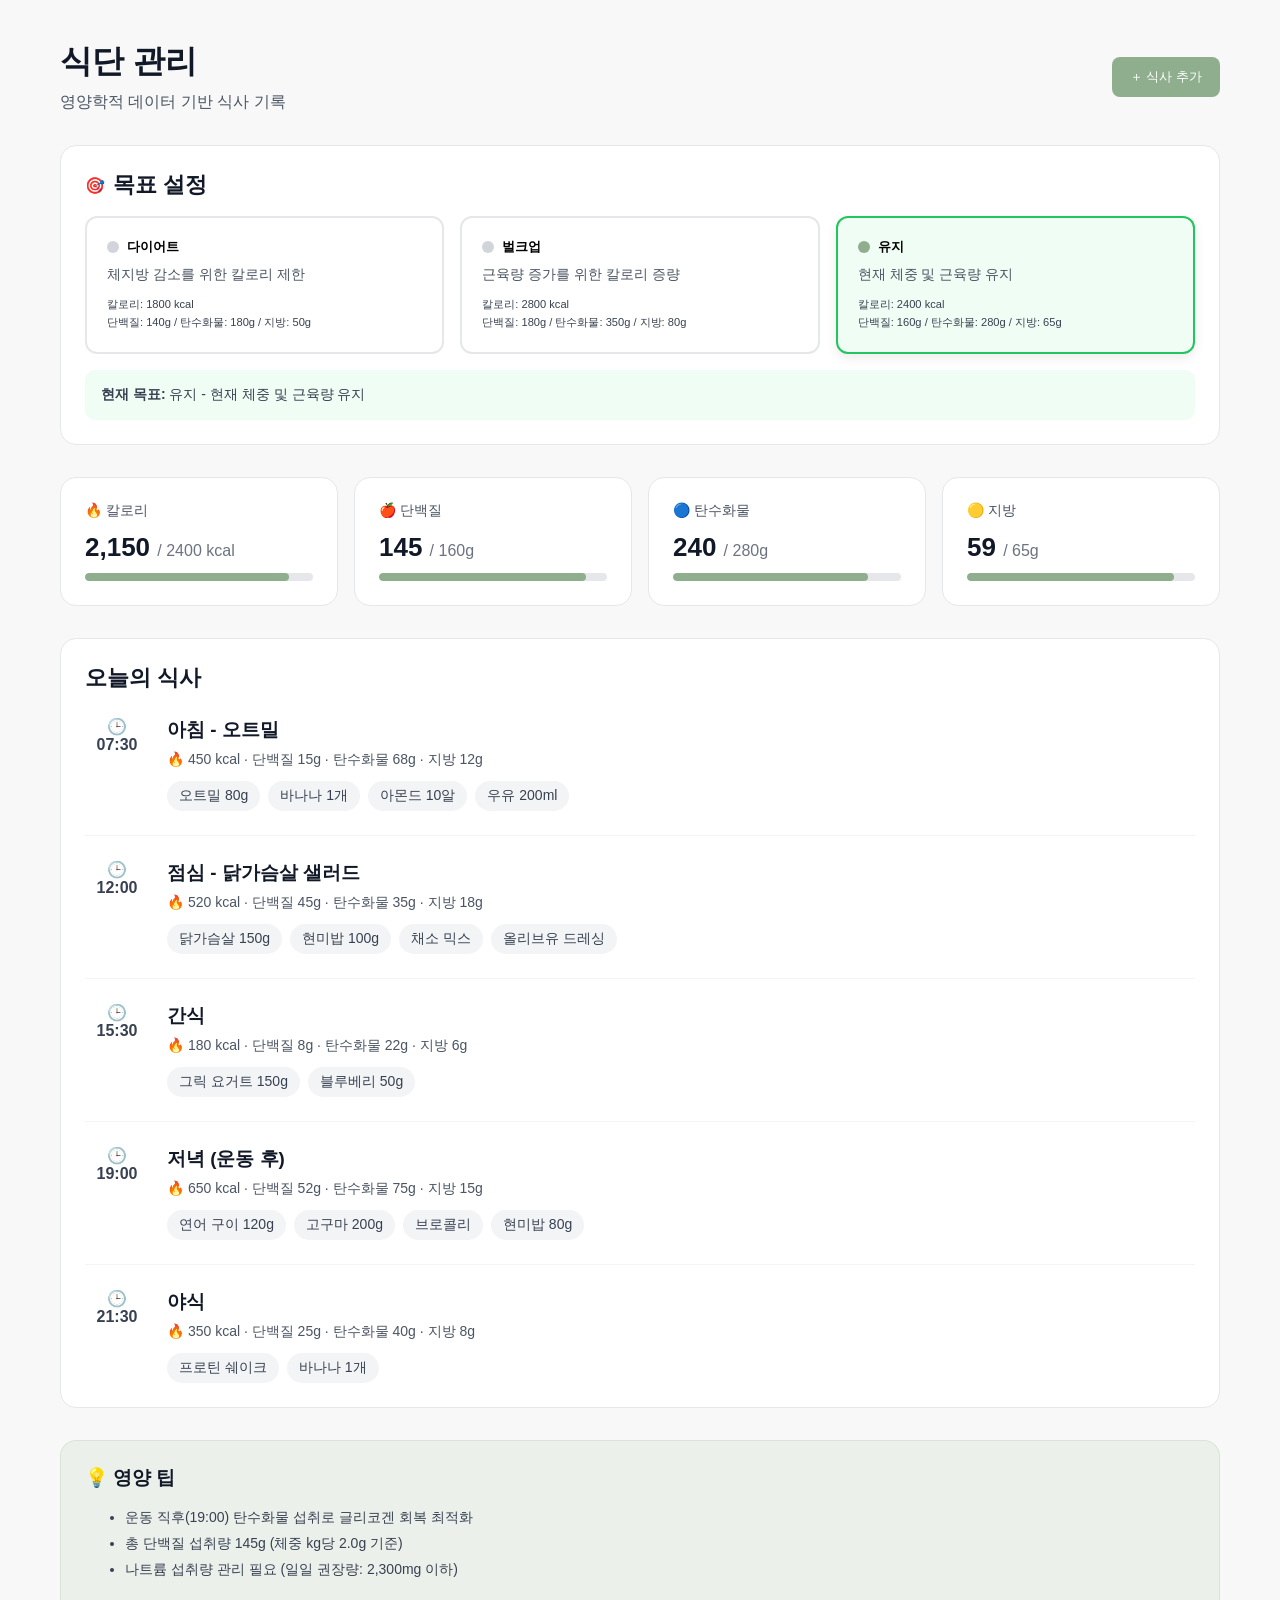
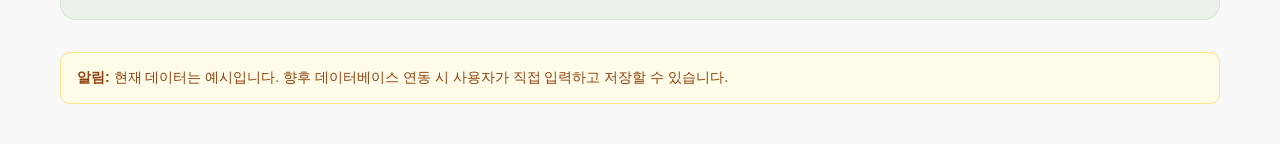
==== HealthService/html/diet.html @ 59bcb011 "first upload" ====
<!DOCTYPE html>
<html lang="ko">
<head>
  <meta charset="UTF-8" />
  <meta name="viewport" content="width=device-width, initial-scale=1.0" />
  <title>식단 관리</title>
  <link rel="stylesheet" href="../css/diet.css" />
</head>
<body>
  <main class="page">

    <header class="page-header row-between">
      <div>
        <h1>식단 관리</h1>
        <p>영양학적 데이터 기반 식사 기록</p>
      </div>
      <button class="primary-button">＋ 식사 추가</button>
    </header>

    <section class="card">
      <div class="section-title">
        <span>🎯</span>
        <h2>목표 설정</h2>
      </div>

      <div class="goal-grid">
        <button class="goal-card">
          <div class="goal-title"><span class="dot"></span><strong>다이어트</strong></div>
          <p>체지방 감소를 위한 칼로리 제한</p>
          <small>칼로리: 1800 kcal<br />단백질: 140g / 탄수화물: 180g / 지방: 50g</small>
        </button>

        <button class="goal-card">
          <div class="goal-title"><span class="dot"></span><strong>벌크업</strong></div>
          <p>근육량 증가를 위한 칼로리 증량</p>
          <small>칼로리: 2800 kcal<br />단백질: 180g / 탄수화물: 350g / 지방: 80g</small>
        </button>

        <button class="goal-card selected">
          <div class="goal-title"><span class="dot active"></span><strong>유지</strong></div>
          <p>현재 체중 및 근육량 유지</p>
          <small>칼로리: 2400 kcal<br />단백질: 160g / 탄수화물: 280g / 지방: 65g</small>
        </button>
      </div>

      <div class="current-goal">
        <strong>현재 목표:</strong> 유지 - 현재 체중 및 근육량 유지
      </div>
    </section>

    <section class="summary-grid">
      <div class="summary-card">
        <p>🔥 칼로리</p>
        <h3>2,150 <span>/ 2400 kcal</span></h3>
        <div class="progress"><div style="width: 89.5%"></div></div>
      </div>

      <div class="summary-card">
        <p>🍎 단백질</p>
        <h3>145 <span>/ 160g</span></h3>
        <div class="progress"><div style="width: 90.6%"></div></div>
      </div>

      <div class="summary-card">
        <p>🔵 탄수화물</p>
        <h3>240 <span>/ 280g</span></h3>
        <div class="progress"><div style="width: 85.7%"></div></div>
      </div>

      <div class="summary-card">
        <p>🟡 지방</p>
        <h3>59 <span>/ 65g</span></h3>
        <div class="progress"><div style="width: 90.7%"></div></div>
      </div>
    </section>

    <section class="card">
      <h2>오늘의 식사</h2>

      <div class="meal">
        <div class="meal-time">🕒<br />07:30</div>
        <div>
          <h3>아침 - 오트밀</h3>
          <p>🔥 450 kcal · 단백질 15g · 탄수화물 68g · 지방 12g</p>
          <div class="chips">
            <span>오트밀 80g</span><span>바나나 1개</span><span>아몬드 10알</span><span>우유 200ml</span>
          </div>
        </div>
      </div>

      <div class="meal">
        <div class="meal-time">🕒<br />12:00</div>
        <div>
          <h3>점심 - 닭가슴살 샐러드</h3>
          <p>🔥 520 kcal · 단백질 45g · 탄수화물 35g · 지방 18g</p>
          <div class="chips">
            <span>닭가슴살 150g</span><span>현미밥 100g</span><span>채소 믹스</span><span>올리브유 드레싱</span>
          </div>
        </div>
      </div>

      <div class="meal">
        <div class="meal-time">🕒<br />15:30</div>
        <div>
          <h3>간식</h3>
          <p>🔥 180 kcal · 단백질 8g · 탄수화물 22g · 지방 6g</p>
          <div class="chips">
            <span>그릭 요거트 150g</span><span>블루베리 50g</span>
          </div>
        </div>
      </div>

      <div class="meal">
        <div class="meal-time">🕒<br />19:00</div>
        <div>
          <h3>저녁 (운동 후)</h3>
          <p>🔥 650 kcal · 단백질 52g · 탄수화물 75g · 지방 15g</p>
          <div class="chips">
            <span>연어 구이 120g</span><span>고구마 200g</span><span>브로콜리</span><span>현미밥 80g</span>
          </div>
        </div>
      </div>

      <div class="meal last">
        <div class="meal-time">🕒<br />21:30</div>
        <div>
          <h3>야식</h3>
          <p>🔥 350 kcal · 단백질 25g · 탄수화물 40g · 지방 8g</p>
          <div class="chips">
            <span>프로틴 쉐이크</span><span>바나나 1개</span>
          </div>
        </div>
      </div>
    </section>

    <section class="tip-box">
      <h3>💡 영양 팁</h3>
      <ul>
        <li>운동 직후(19:00) 탄수화물 섭취로 글리코겐 회복 최적화</li>
        <li>총 단백질 섭취량 145g (체중 kg당 2.0g 기준)</li>
        <li>나트륨 섭취량 관리 필요 (일일 권장량: 2,300mg 이하)</li>
      </ul>
    </section>

    <section class="notice">
      <strong>알림:</strong> 현재 데이터는 예시입니다. 향후 데이터베이스 연동 시 사용자가 직접 입력하고 저장할 수 있습니다.
    </section>

  </main>
</body>
</html>
---- HealthService/css/diet.css ----
* {
  box-sizing: border-box;
}

body {
  margin: 0;
  background: #f7f8f7;
  color: #111827;
  font-family: Arial, sans-serif;
}

.page {
  max-width: 1200px;
  margin: 0 auto;
  padding: 40px 20px;
}

.page-header {
  margin-bottom: 32px;
}

.row-between {
  display: flex;
  align-items: center;
  justify-content: space-between;
  gap: 16px;
}

h1 {
  margin: 0 0 8px;
  font-size: 32px;
}

h2 {
  margin: 0 0 24px;
  font-size: 22px;
}

p {
  margin: 0;
  color: #4b5563;
}

.primary-button {
  border: none;
  background: #8fae8d;
  color: white;
  padding: 11px 18px;
  border-radius: 8px;
  cursor: pointer;
}

.primary-button:hover {
  background: #7a9a78;
}

.card {
  background: white;
  border: 1px solid #e5e7eb;
  border-radius: 16px;
  padding: 24px;
  margin-bottom: 32px;
}

.section-title {
  display: flex;
  align-items: center;
  gap: 8px;
  margin-bottom: 16px;
}

.section-title h2 {
  margin: 0;
}

.goal-grid {
  display: grid;
  grid-template-columns: repeat(3, 1fr);
  gap: 16px;
}

.goal-card {
  text-align: left;
  background: white;
  border: 2px solid #e5e7eb;
  border-radius: 12px;
  padding: 20px;
  cursor: pointer;
}

.goal-card.selected {
  background: #f0fdf4;
  border-color: #22c55e;
  box-shadow: 0 4px 12px rgba(0,0,0,0.08);
}

.goal-title {
  display: flex;
  align-items: center;
  gap: 8px;
  margin-bottom: 10px;
}

.dot {
  width: 12px;
  height: 12px;
  background: #d1d5db;
  border-radius: 50%;
}

.dot.active {
  background: #8fae8d;
}

.goal-card p {
  font-size: 14px;
  margin-bottom: 12px;
}

.goal-card small {
  color: #374151;
  line-height: 1.6;
}

.current-goal {
  background: #f0fdf4;
  margin-top: 16px;
  padding: 16px;
  border-radius: 10px;
  color: #374151;
  font-size: 14px;
}

.summary-grid {
  display: grid;
  grid-template-columns: repeat(4, 1fr);
  gap: 16px;
  margin-bottom: 32px;
}

.summary-card {
  background: white;
  border: 1px solid #e5e7eb;
  border-radius: 16px;
  padding: 24px;
}

.summary-card p {
  font-size: 14px;
  margin-bottom: 12px;
}

.summary-card h3 {
  font-size: 26px;
  margin: 0 0 10px;
}

.summary-card h3 span {
  color: #6b7280;
  font-size: 16px;
  font-weight: normal;
}

.progress {
  height: 8px;
  background: #e5e7eb;
  border-radius: 999px;
  overflow: hidden;
}

.progress div {
  height: 100%;
  background: #8fae8d;
  border-radius: 999px;
}

.meal {
  display: flex;
  gap: 18px;
  padding-bottom: 24px;
  margin-bottom: 24px;
  border-bottom: 1px solid #f3f4f6;
}

.meal.last {
  border-bottom: 0;
  margin-bottom: 0;
  padding-bottom: 0;
}

.meal-time {
  min-width: 64px;
  text-align: center;
  color: #374151;
  font-weight: bold;
}

.meal h3 {
  margin: 0 0 8px;
}

.meal p {
  margin-bottom: 12px;
  font-size: 14px;
}

.chips {
  display: flex;
  flex-wrap: wrap;
  gap: 8px;
}

.chips span {
  background: #f3f4f6;
  color: #374151;
  padding: 6px 12px;
  border-radius: 999px;
  font-size: 14px;
}

.tip-box {
  background: rgba(143,174,141,0.1);
  border: 1px solid rgba(143,174,141,0.2);
  border-radius: 16px;
  padding: 24px;
  margin-bottom: 32px;
}

.tip-box h3 {
  margin-top: 0;
}

.tip-box li {
  margin-bottom: 8px;
  color: #374151;
  font-size: 14px;
}

.notice {
  background: #fefce8;
  border: 1px solid #fde68a;
  color: #92400e;
  border-radius: 10px;
  padding: 16px;
  font-size: 14px;
}

@media (max-width: 900px) {
  .goal-grid,
  .summary-grid {
    grid-template-columns: 1fr 1fr;
  }

  .row-between {
    align-items: flex-start;
    flex-direction: column;
  }
}

@media (max-width: 600px) {
  .goal-grid,
  .summary-grid {
    grid-template-columns: 1fr;
  }

  .meal {
    flex-direction: column;
  }

  .meal-time {
    text-align: left;
  }
}
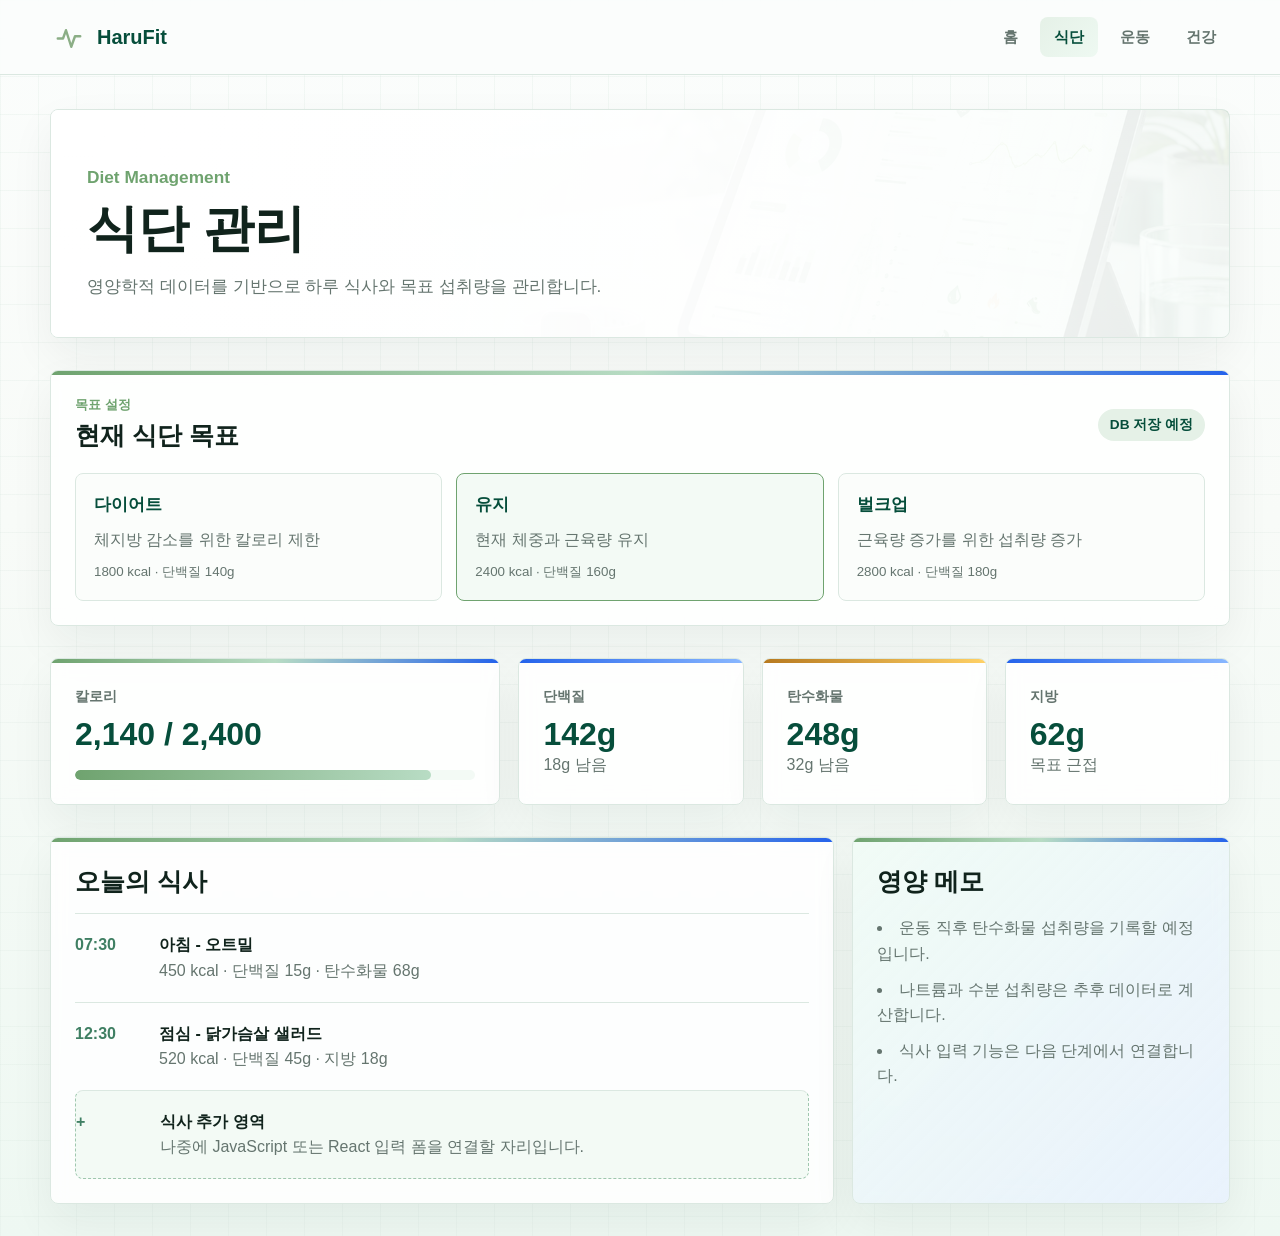
==== commit 05e335c4: "중간점검 5시" ====
--- a/HealthService/html/diet.html
+++ b/HealthService/html/diet.html
@@ -3,149 +3,111 @@
 <head>
   <meta charset="UTF-8" />
   <meta name="viewport" content="width=device-width, initial-scale=1.0" />
-  <title>식단 관리</title>
-  <link rel="stylesheet" href="../css/diet.css" />
+  <title>HaruFit | 식단 관리</title>
+  <link rel="stylesheet" href="../css/styles.css" />
 </head>
 <body>
-  <main class="page">
+  <header class="site-header">
+    <nav class="navbar" aria-label="주요 메뉴">
+      <a class="brand" href="index.html">
+        <span class="brand-mark" aria-hidden="true">
+          <svg viewBox="0 0 40 40" focusable="false">
+            <path d="M5 22h7l4-11 7 22 5-14h7" />
+          </svg>
+        </span>
+        HaruFit
+      </a>
+      <ul class="nav-links">
+        <li><a href="index.html">홈</a></li>
+        <li><a class="active" href="diet.html">식단</a></li>
+        <li><a href="exercise.html">운동</a></li>
+        <li><a href="health.html">건강</a></li>
+      </ul>
+    </nav>
+  </header>
 
-    <header class="page-header row-between">
-      <div>
-        <h1>식단 관리</h1>
-        <p>영양학적 데이터 기반 식사 기록</p>
+  <main>
+    <section class="page-title section">
+      <p class="eyebrow">Diet Management</p>
+      <h1>식단 관리</h1>
+      <p>영양학적 데이터를 기반으로 하루 식사와 목표 섭취량을 관리합니다.</p>
+    </section>
+
+    <section class="section content-card">
+      <div class="section-heading row-between">
+        <div>
+          <p class="eyebrow">목표 설정</p>
+          <h2>현재 식단 목표</h2>
+        </div>
+        <span class="future-pill">DB 저장 예정</span>
       </div>
-      <button class="primary-button">＋ 식사 추가</button>
-    </header>
-
-    <section class="card">
-      <div class="section-title">
-        <span>🎯</span>
-        <h2>목표 설정</h2>
-      </div>
-
-      <div class="goal-grid">
-        <button class="goal-card">
-          <div class="goal-title"><span class="dot"></span><strong>다이어트</strong></div>
+      <div class="choice-grid">
+        <article class="choice-card">
+          <strong>다이어트</strong>
           <p>체지방 감소를 위한 칼로리 제한</p>
-          <small>칼로리: 1800 kcal<br />단백질: 140g / 탄수화물: 180g / 지방: 50g</small>
-        </button>
-
-        <button class="goal-card">
-          <div class="goal-title"><span class="dot"></span><strong>벌크업</strong></div>
-          <p>근육량 증가를 위한 칼로리 증량</p>
-          <small>칼로리: 2800 kcal<br />단백질: 180g / 탄수화물: 350g / 지방: 80g</small>
-        </button>
-
-        <button class="goal-card selected">
-          <div class="goal-title"><span class="dot active"></span><strong>유지</strong></div>
-          <p>현재 체중 및 근육량 유지</p>
-          <small>칼로리: 2400 kcal<br />단백질: 160g / 탄수화물: 280g / 지방: 65g</small>
-        </button>
-      </div>
-
-      <div class="current-goal">
-        <strong>현재 목표:</strong> 유지 - 현재 체중 및 근육량 유지
+          <small>1800 kcal · 단백질 140g</small>
+        </article>
+        <article class="choice-card selected">
+          <strong>유지</strong>
+          <p>현재 체중과 근육량 유지</p>
+          <small>2400 kcal · 단백질 160g</small>
+        </article>
+        <article class="choice-card">
+          <strong>벌크업</strong>
+          <p>근육량 증가를 위한 섭취량 증가</p>
+          <small>2800 kcal · 단백질 180g</small>
+        </article>
       </div>
     </section>
 
-    <section class="summary-grid">
-      <div class="summary-card">
-        <p>🔥 칼로리</p>
-        <h3>2,150 <span>/ 2400 kcal</span></h3>
-        <div class="progress"><div style="width: 89.5%"></div></div>
-      </div>
-
-      <div class="summary-card">
-        <p>🍎 단백질</p>
-        <h3>145 <span>/ 160g</span></h3>
-        <div class="progress"><div style="width: 90.6%"></div></div>
-      </div>
-
-      <div class="summary-card">
-        <p>🔵 탄수화물</p>
-        <h3>240 <span>/ 280g</span></h3>
-        <div class="progress"><div style="width: 85.7%"></div></div>
-      </div>
-
-      <div class="summary-card">
-        <p>🟡 지방</p>
-        <h3>59 <span>/ 65g</span></h3>
-        <div class="progress"><div style="width: 90.7%"></div></div>
-      </div>
+    <section class="section dashboard-grid">
+      <article class="metric-card large-card">
+        <span>칼로리</span>
+        <strong>2,140 / 2,400</strong>
+        <div class="progress"><span style="width: 89%"></span></div>
+      </article>
+      <article class="metric-card">
+        <span>단백질</span>
+        <strong>142g</strong>
+        <p>18g 남음</p>
+      </article>
+      <article class="metric-card">
+        <span>탄수화물</span>
+        <strong>248g</strong>
+        <p>32g 남음</p>
+      </article>
+      <article class="metric-card">
+        <span>지방</span>
+        <strong>62g</strong>
+        <p>목표 근접</p>
+      </article>
     </section>
 
-    <section class="card">
-      <h2>오늘의 식사</h2>
-
-      <div class="meal">
-        <div class="meal-time">🕒<br />07:30</div>
-        <div>
-          <h3>아침 - 오트밀</h3>
-          <p>🔥 450 kcal · 단백질 15g · 탄수화물 68g · 지방 12g</p>
-          <div class="chips">
-            <span>오트밀 80g</span><span>바나나 1개</span><span>아몬드 10알</span><span>우유 200ml</span>
-          </div>
+    <section class="section two-column">
+      <article class="content-card">
+        <h2>오늘의 식사</h2>
+        <div class="list-item">
+          <span>07:30</span>
+          <div><strong>아침 - 오트밀</strong><p>450 kcal · 단백질 15g · 탄수화물 68g</p></div>
         </div>
-      </div>
-
-      <div class="meal">
-        <div class="meal-time">🕒<br />12:00</div>
-        <div>
-          <h3>점심 - 닭가슴살 샐러드</h3>
-          <p>🔥 520 kcal · 단백질 45g · 탄수화물 35g · 지방 18g</p>
-          <div class="chips">
-            <span>닭가슴살 150g</span><span>현미밥 100g</span><span>채소 믹스</span><span>올리브유 드레싱</span>
-          </div>
+        <div class="list-item">
+          <span>12:30</span>
+          <div><strong>점심 - 닭가슴살 샐러드</strong><p>520 kcal · 단백질 45g · 지방 18g</p></div>
         </div>
-      </div>
-
-      <div class="meal">
-        <div class="meal-time">🕒<br />15:30</div>
-        <div>
-          <h3>간식</h3>
-          <p>🔥 180 kcal · 단백질 8g · 탄수화물 22g · 지방 6g</p>
-          <div class="chips">
-            <span>그릭 요거트 150g</span><span>블루베리 50g</span>
-          </div>
+        <div class="list-item empty-slot">
+          <span>+</span>
+          <div><strong>식사 추가 영역</strong><p>나중에 JavaScript 또는 React 입력 폼을 연결할 자리입니다.</p></div>
         </div>
-      </div>
-
-      <div class="meal">
-        <div class="meal-time">🕒<br />19:00</div>
-        <div>
-          <h3>저녁 (운동 후)</h3>
-          <p>🔥 650 kcal · 단백질 52g · 탄수화물 75g · 지방 15g</p>
-          <div class="chips">
-            <span>연어 구이 120g</span><span>고구마 200g</span><span>브로콜리</span><span>현미밥 80g</span>
-          </div>
-        </div>
-      </div>
-
-      <div class="meal last">
-        <div class="meal-time">🕒<br />21:30</div>
-        <div>
-          <h3>야식</h3>
-          <p>🔥 350 kcal · 단백질 25g · 탄수화물 40g · 지방 8g</p>
-          <div class="chips">
-            <span>프로틴 쉐이크</span><span>바나나 1개</span>
-          </div>
-        </div>
-      </div>
+      </article>
+      <article class="content-card highlight-card">
+        <h2>영양 메모</h2>
+        <ul class="check-list">
+          <li>운동 직후 탄수화물 섭취량을 기록할 예정입니다.</li>
+          <li>나트륨과 수분 섭취량은 추후 데이터로 계산합니다.</li>
+          <li>식사 입력 기능은 다음 단계에서 연결합니다.</li>
+        </ul>
+      </article>
     </section>
-
-    <section class="tip-box">
-      <h3>💡 영양 팁</h3>
-      <ul>
-        <li>운동 직후(19:00) 탄수화물 섭취로 글리코겐 회복 최적화</li>
-        <li>총 단백질 섭취량 145g (체중 kg당 2.0g 기준)</li>
-        <li>나트륨 섭취량 관리 필요 (일일 권장량: 2,300mg 이하)</li>
-      </ul>
-    </section>
-
-    <section class="notice">
-      <strong>알림:</strong> 현재 데이터는 예시입니다. 향후 데이터베이스 연동 시 사용자가 직접 입력하고 저장할 수 있습니다.
-    </section>
-
   </main>
 </body>
-</html>+</html>
--- a/HealthService/css/styles.css
+++ b/HealthService/css/styles.css
@@ -0,0 +1,644 @@
+:root {
+  --green-900: #064e3b;
+  --green-800: #3f7f63;
+  --green-700: #6fa36f;
+  --green-100: #e5f1e7;
+  --green-50: #f3faf5;
+  --mint: #b8dcc4;
+  --blue-100: #e7f0ff;
+  --blue-700: #2563eb;
+  --amber-100: #fff4d7;
+  --amber-700: #b7791f;
+  --ink: #10231c;
+  --muted: #65756f;
+  --line: #dbe8e1;
+  --card: #ffffff;
+  --page: #f8fbf8;
+  --shadow: 0 18px 45px rgba(16, 35, 28, 0.06);
+  --shadow-strong: 0 24px 70px rgba(16, 35, 28, 0.1);
+}
+
+* {
+  box-sizing: border-box;
+  margin: 0;
+  padding: 0;
+}
+
+body {
+  min-height: 100vh;
+  background:
+    linear-gradient(90deg, rgba(219, 232, 225, 0.28) 1px, transparent 1px),
+    linear-gradient(180deg, rgba(219, 232, 225, 0.28) 1px, transparent 1px),
+    linear-gradient(180deg, #fbfdfc 0%, var(--page) 42%, #eef8f2 100%);
+  background-size: 38px 38px, 38px 38px, auto;
+  color: var(--ink);
+  font-family: "Noto Sans KR", "Apple SD Gothic Neo", "Malgun Gothic", Arial, sans-serif;
+  line-height: 1.6;
+}
+
+a {
+  color: inherit;
+  text-decoration: none;
+}
+
+ul {
+  list-style-position: inside;
+}
+
+.site-header {
+  position: sticky;
+  top: 0;
+  z-index: 10;
+  background: rgba(251, 253, 252, 0.88);
+  border-bottom: 1px solid var(--line);
+  backdrop-filter: blur(12px);
+}
+
+.navbar {
+  width: min(1180px, calc(100% - 32px));
+  margin: 0 auto;
+  min-height: 74px;
+  display: flex;
+  align-items: center;
+  justify-content: space-between;
+  gap: 24px;
+}
+
+.brand {
+  display: inline-flex;
+  align-items: center;
+  gap: 9px;
+  color: var(--green-900);
+  font-size: 1.25rem;
+  font-weight: 800;
+  white-space: nowrap;
+}
+
+.brand-mark {
+  width: 38px;
+  height: 30px;
+  display: inline-grid;
+  place-items: center;
+  color: #8bae86;
+}
+
+.brand-mark svg {
+  width: 100%;
+  height: 100%;
+}
+
+.brand-mark path {
+  fill: none;
+  stroke: currentColor;
+  stroke-width: 3.2;
+  stroke-linecap: round;
+  stroke-linejoin: round;
+}
+
+.nav-links {
+  display: flex;
+  align-items: center;
+  justify-content: flex-end;
+  flex-wrap: wrap;
+  gap: 8px;
+  list-style: none;
+}
+
+.nav-links a {
+  display: inline-flex;
+  align-items: center;
+  min-height: 40px;
+  padding: 0 14px;
+  border-radius: 8px;
+  color: var(--muted);
+  font-size: 0.95rem;
+  font-weight: 700;
+}
+
+.nav-links a:hover,
+.nav-links a.active {
+  background: linear-gradient(135deg, var(--green-100), #eef9f2);
+  color: var(--green-900);
+}
+
+main {
+  width: min(1180px, calc(100% - 32px));
+  margin: 0 auto;
+}
+
+.section {
+  margin: 32px 0;
+}
+
+.hero {
+  display: grid;
+  grid-template-columns: minmax(0, 1fr) 320px;
+  gap: 28px;
+  align-items: stretch;
+  padding: 56px 0 24px;
+}
+
+.hero-content {
+  position: relative;
+  overflow: hidden;
+  padding: 44px;
+  border-radius: 8px;
+  background:
+    linear-gradient(90deg, rgba(6, 78, 59, 0.98) 0%, rgba(6, 78, 59, 0.9) 42%, rgba(6, 78, 59, 0.52) 72%, rgba(6, 78, 59, 0.3) 100%),
+    url("../assets/healthcare-hero.png") center right / cover no-repeat;
+  color: white;
+  box-shadow: var(--shadow-strong);
+}
+
+.hero-content::before {
+  content: "";
+  position: absolute;
+  inset: 0;
+  background:
+    linear-gradient(90deg, rgba(255, 255, 255, 0.08) 1px, transparent 1px),
+    linear-gradient(180deg, rgba(255, 255, 255, 0.08) 1px, transparent 1px);
+  background-size: 36px 36px;
+  mask-image: linear-gradient(90deg, black 0%, transparent 72%);
+  pointer-events: none;
+}
+
+.hero-content > * {
+  position: relative;
+  z-index: 1;
+}
+
+.eyebrow {
+  color: var(--mint);
+  font-size: 0.8rem;
+  font-weight: 800;
+  letter-spacing: 0;
+}
+
+.hero h1,
+.page-title h1 {
+  max-width: 760px;
+  margin-top: 10px;
+  font-size: clamp(2.1rem, 4vw, 4.6rem);
+  line-height: 1.05;
+}
+
+.hero-text,
+.page-title p {
+  max-width: 760px;
+  margin-top: 18px;
+  color: rgba(255, 255, 255, 0.82);
+  font-size: 1.08rem;
+}
+
+.hero-actions {
+  display: flex;
+  flex-wrap: wrap;
+  gap: 12px;
+  margin-top: 28px;
+}
+
+.button {
+  display: inline-flex;
+  align-items: center;
+  justify-content: center;
+  min-height: 46px;
+  padding: 0 18px;
+  border-radius: 8px;
+  font-weight: 800;
+  transition: transform 0.2s ease, box-shadow 0.2s ease, background 0.2s ease;
+}
+
+.button:hover {
+  transform: translateY(-2px);
+  box-shadow: 0 12px 28px rgba(16, 35, 28, 0.16);
+}
+
+.button.primary {
+  background: white;
+  color: var(--green-900);
+}
+
+.button.secondary {
+  border: 1px solid rgba(255, 255, 255, 0.5);
+  color: white;
+}
+
+.hero-panel,
+.metric-card,
+.feature-card,
+.content-card {
+  position: relative;
+  overflow: hidden;
+  border: 1px solid var(--line);
+  border-radius: 8px;
+  background: rgba(255, 255, 255, 0.86);
+  box-shadow: var(--shadow);
+  backdrop-filter: blur(8px);
+}
+
+.metric-card::before,
+.feature-card::before,
+.content-card::before,
+.placeholder-card::before {
+  content: "";
+  position: absolute;
+  inset: 0 0 auto;
+  height: 4px;
+  background: linear-gradient(90deg, var(--green-700), var(--mint), var(--blue-700));
+}
+
+.metric-card,
+.feature-card,
+.content-card,
+.choice-card {
+  transition: transform 0.22s ease, box-shadow 0.22s ease, border-color 0.22s ease;
+}
+
+.metric-card:hover,
+.feature-card:hover,
+.content-card:hover,
+.choice-card:hover {
+  transform: translateY(-3px);
+  border-color: #b6d6c3;
+  box-shadow: var(--shadow-strong);
+}
+
+.hero-panel {
+  padding: 32px;
+  display: flex;
+  flex-direction: column;
+  justify-content: center;
+  background:
+    linear-gradient(180deg, rgba(255, 255, 255, 0.92), rgba(240, 251, 245, 0.94)),
+    linear-gradient(135deg, rgba(158, 230, 191, 0.32), transparent);
+}
+
+.hero-panel::after {
+  content: "";
+  height: 64px;
+  margin-top: 22px;
+  border-radius: 8px;
+  background:
+    linear-gradient(90deg, transparent 0 8%, rgba(18, 128, 95, 0.18) 8% 10%, transparent 10% 18%, rgba(18, 128, 95, 0.32) 18% 20%, transparent 20% 30%, rgba(37, 99, 235, 0.34) 30% 32%, transparent 32% 45%, rgba(18, 128, 95, 0.22) 45% 47%, transparent 47% 100%),
+    linear-gradient(180deg, transparent 47%, rgba(18, 128, 95, 0.28) 48%, rgba(18, 128, 95, 0.28) 52%, transparent 53%);
+}
+
+.panel-label,
+.metric-card span {
+  color: var(--muted);
+  font-size: 0.9rem;
+  font-weight: 800;
+}
+
+.hero-panel strong {
+  margin: 10px 0;
+  color: var(--green-800);
+  font-size: 5rem;
+  line-height: 1;
+}
+
+.section-heading {
+  margin-bottom: 18px;
+}
+
+.section-heading .eyebrow,
+.page-title .eyebrow {
+  color: var(--green-700);
+}
+
+.section-heading h2,
+.content-card h2 {
+  font-size: 1.55rem;
+}
+
+.stats-grid,
+.feature-grid,
+.dashboard-grid {
+  display: grid;
+  grid-template-columns: repeat(4, minmax(0, 1fr));
+  gap: 18px;
+}
+
+.feature-grid {
+  grid-template-columns: repeat(3, minmax(0, 1fr));
+}
+
+.dashboard-grid {
+  grid-template-columns: 2fr repeat(3, 1fr);
+}
+
+.metric-card,
+.feature-card,
+.content-card {
+  padding: 24px;
+}
+
+.metric-card strong {
+  display: block;
+  margin-top: 8px;
+  color: var(--green-900);
+  font-size: 2rem;
+  line-height: 1.1;
+}
+
+.metric-card:nth-child(2n)::before {
+  background: linear-gradient(90deg, var(--blue-700), #89b7ff);
+}
+
+.metric-card:nth-child(3n)::before {
+  background: linear-gradient(90deg, var(--amber-700), #ffd166);
+}
+
+.metric-card p,
+.feature-card p,
+.content-card p,
+.hero-panel p {
+  color: var(--muted);
+}
+
+.feature-card {
+  min-height: 240px;
+  display: flex;
+  flex-direction: column;
+  gap: 14px;
+  color: inherit;
+  cursor: pointer;
+}
+
+.feature-card-top {
+  display: flex;
+  align-items: center;
+  justify-content: space-between;
+  gap: 16px;
+}
+
+.feature-icon {
+  width: 58px;
+  height: 58px;
+  display: grid;
+  place-items: center;
+  border-radius: 16px;
+  border: 1px solid #cfe5d5;
+  background: linear-gradient(135deg, #f8fdf9, var(--green-100));
+  color: var(--green-700);
+  box-shadow: inset 0 -14px 22px rgba(111, 163, 111, 0.1);
+}
+
+.feature-icon svg {
+  width: 34px;
+  height: 34px;
+}
+
+.feature-icon path {
+  fill: none;
+  stroke: currentColor;
+  stroke-width: 2.8;
+  stroke-linecap: round;
+  stroke-linejoin: round;
+}
+
+.feature-icon-diet {
+  color: #7aa171;
+}
+
+.feature-icon-exercise {
+  color: #6f9b89;
+}
+
+.feature-icon-health {
+  color: #86a982;
+}
+
+.feature-arrow {
+  width: 34px;
+  height: 34px;
+  display: grid;
+  place-items: center;
+  border-radius: 50%;
+  background: var(--green-50);
+  color: var(--green-800);
+  font-size: 1.1rem;
+  font-weight: 900;
+  transition: transform 0.22s ease, background 0.22s ease;
+}
+
+.feature-card:hover .feature-arrow,
+.feature-card:focus-visible .feature-arrow {
+  background: var(--green-100);
+  transform: translateX(4px);
+}
+
+.feature-card:focus-visible {
+  outline: 3px solid rgba(111, 163, 111, 0.32);
+  outline-offset: 4px;
+}
+
+.row-between {
+  display: flex;
+  align-items: center;
+  justify-content: space-between;
+  gap: 16px;
+}
+
+.choice-grid {
+  display: grid;
+  grid-template-columns: repeat(3, minmax(0, 1fr));
+  gap: 14px;
+  margin-top: 18px;
+}
+
+.choice-card {
+  border: 1px solid var(--line);
+  border-radius: 8px;
+  padding: 18px;
+  background: #fbfdfb;
+}
+
+.choice-card.selected {
+  border-color: var(--green-700);
+  background: var(--green-50);
+}
+
+.choice-card strong {
+  color: var(--green-900);
+  font-size: 1.05rem;
+}
+
+.choice-card p,
+.choice-card small {
+  display: block;
+  margin-top: 8px;
+  color: var(--muted);
+}
+
+.future-pill {
+  display: inline-flex;
+  align-items: center;
+  min-height: 32px;
+  padding: 0 12px;
+  border-radius: 999px;
+  background: var(--green-100);
+  color: var(--green-900);
+  font-size: 0.85rem;
+  font-weight: 800;
+  white-space: nowrap;
+}
+
+.empty-slot {
+  border: 1px dashed #9fc7ae;
+  border-radius: 8px;
+  padding: 18px;
+  background: var(--green-50);
+}
+
+.placeholder-card {
+  position: relative;
+  overflow: hidden;
+  border: 1px dashed #9fc7ae;
+  border-radius: 8px;
+  padding: 28px;
+  background: var(--green-50);
+}
+
+.placeholder-card h2 {
+  margin-top: 8px;
+}
+
+.placeholder-card p:last-child {
+  max-width: 820px;
+  margin-top: 10px;
+  color: var(--muted);
+}
+
+.page-title {
+  position: relative;
+  margin-top: 34px;
+  padding: 36px;
+  border: 1px solid var(--line);
+  border-radius: 8px;
+  background:
+    linear-gradient(100deg, rgba(255, 255, 255, 0.94), rgba(240, 251, 245, 0.82)),
+    url("../assets/healthcare-hero.png") center right / cover no-repeat;
+  box-shadow: var(--shadow);
+  overflow: hidden;
+}
+
+.page-title::after {
+  content: "";
+  position: absolute;
+  inset: 0;
+  background: linear-gradient(90deg, rgba(255, 255, 255, 0.96) 0%, rgba(255, 255, 255, 0.9) 50%, rgba(255, 255, 255, 0.55) 100%);
+}
+
+.page-title > * {
+  position: relative;
+  z-index: 1;
+}
+
+.page-title p {
+  color: var(--muted);
+}
+
+.progress {
+  height: 10px;
+  margin-top: 18px;
+  overflow: hidden;
+  border-radius: 999px;
+  background: var(--green-50);
+}
+
+.progress span {
+  display: block;
+  height: 100%;
+  border-radius: inherit;
+  background: linear-gradient(90deg, var(--green-700), var(--mint));
+}
+
+.two-column {
+  display: grid;
+  grid-template-columns: minmax(0, 1.35fr) minmax(280px, 0.65fr);
+  gap: 18px;
+}
+
+.list-item {
+  display: grid;
+  grid-template-columns: 68px 1fr;
+  gap: 16px;
+  padding: 18px 0;
+  border-top: 1px solid var(--line);
+}
+
+.list-item:first-of-type {
+  margin-top: 12px;
+}
+
+.list-item span {
+  color: var(--green-800);
+  font-weight: 900;
+}
+
+.check-list {
+  margin-top: 14px;
+  color: var(--muted);
+}
+
+.check-list li {
+  margin: 10px 0;
+}
+
+.highlight-card {
+  background:
+    linear-gradient(135deg, rgba(240, 251, 245, 0.95), rgba(231, 240, 255, 0.78));
+}
+
+@media (max-width: 900px) {
+  .navbar {
+    align-items: flex-start;
+    flex-direction: column;
+    padding: 16px 0;
+  }
+
+  .nav-links {
+    justify-content: flex-start;
+  }
+
+  .hero,
+  .two-column,
+  .dashboard-grid,
+  .choice-grid {
+    grid-template-columns: 1fr;
+  }
+
+  .stats-grid,
+  .feature-grid {
+    grid-template-columns: repeat(2, minmax(0, 1fr));
+  }
+}
+
+@media (max-width: 620px) {
+  .nav-links,
+  .nav-links li,
+  .nav-links a,
+  .hero-actions,
+  .button {
+    width: 100%;
+  }
+
+  .hero-content {
+    padding: 28px;
+  }
+
+  .stats-grid,
+  .feature-grid {
+    grid-template-columns: 1fr;
+  }
+
+  .list-item {
+    grid-template-columns: 1fr;
+  }
+
+  .row-between {
+    align-items: flex-start;
+    flex-direction: column;
+  }
+}
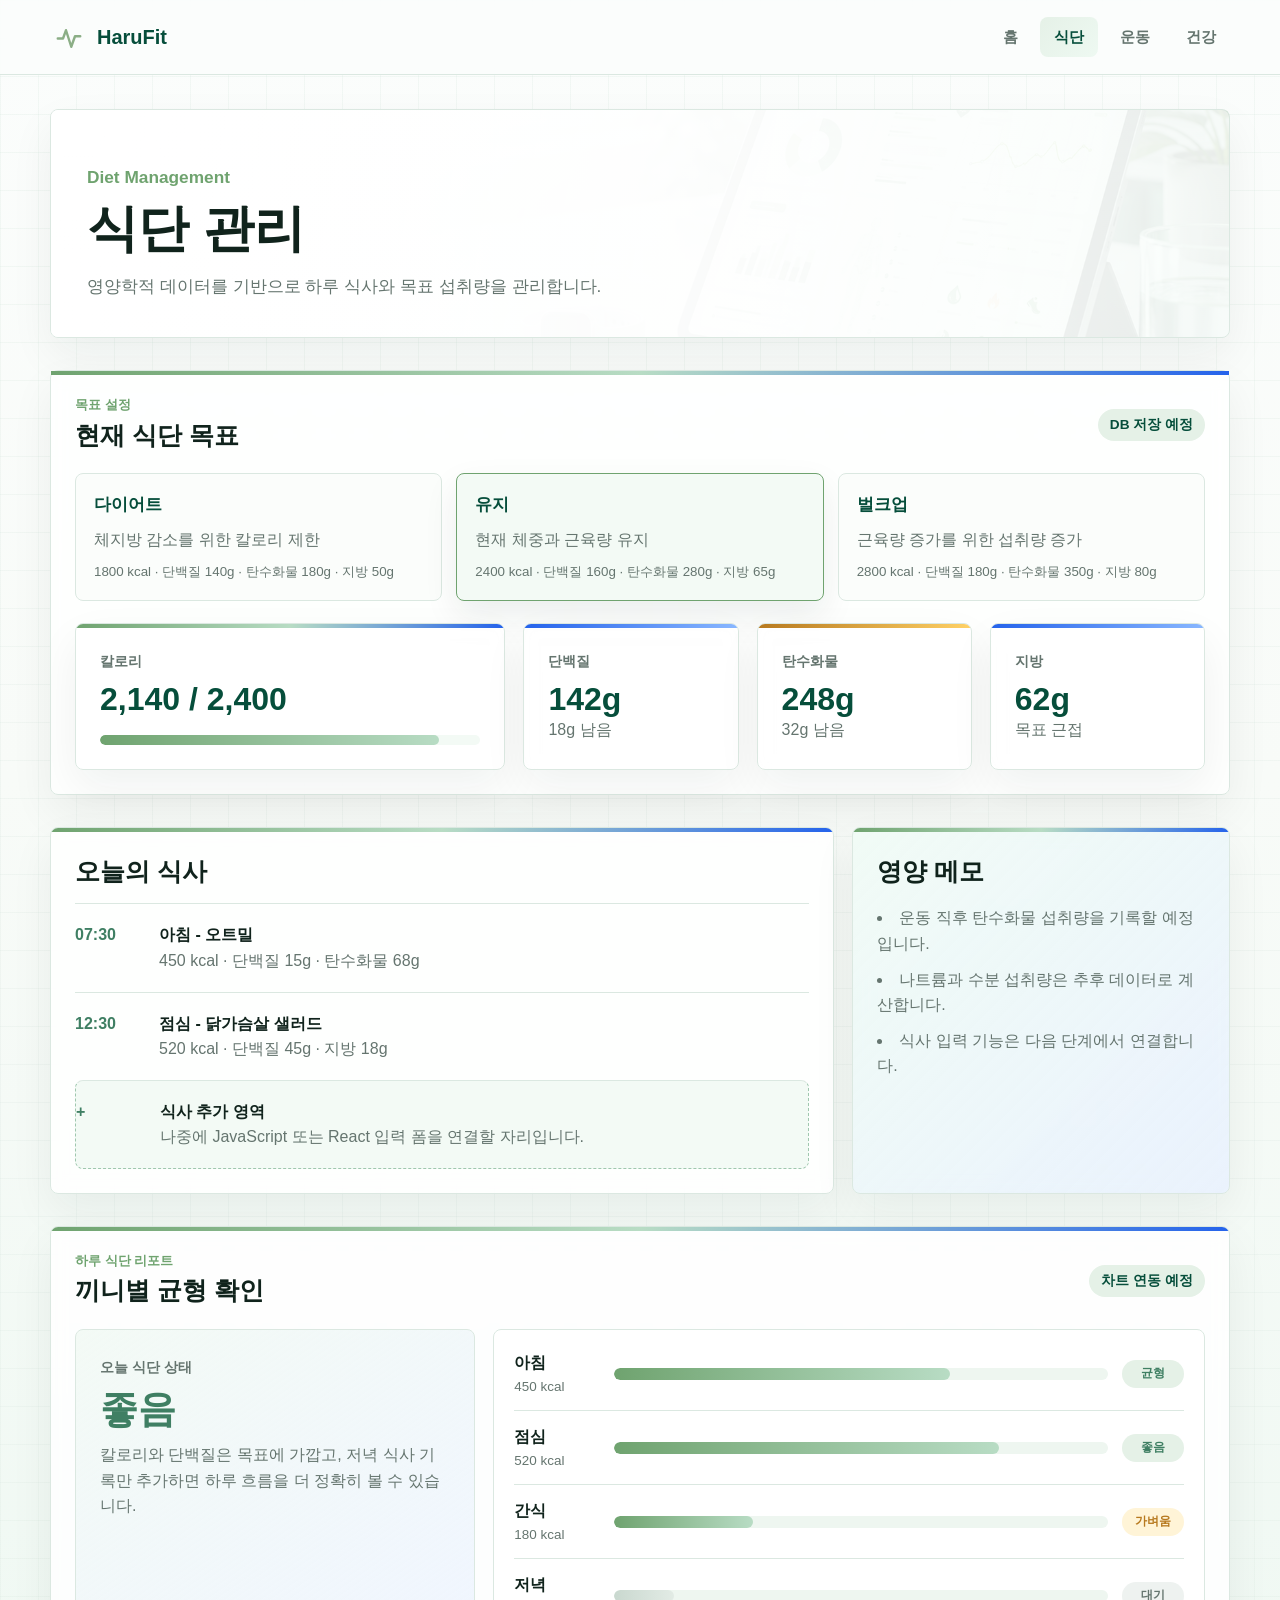
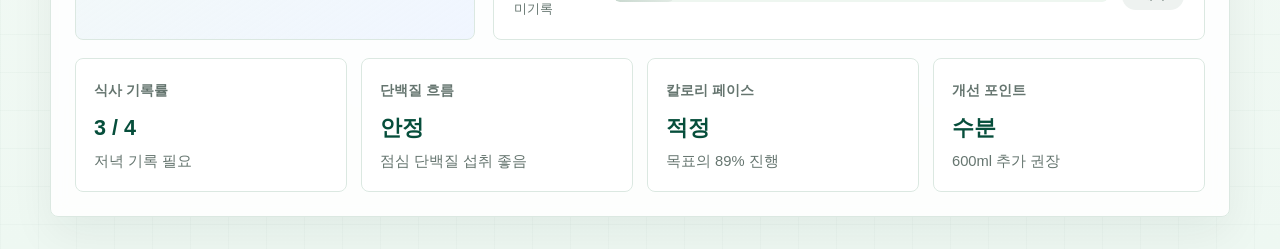
==== commit b14986b7: "5.13분완성분" ====
--- a/HealthService/html/diet.html
+++ b/HealthService/html/diet.html
@@ -33,7 +33,11 @@
       <p>영양학적 데이터를 기반으로 하루 식사와 목표 섭취량을 관리합니다.</p>
     </section>
 
-    <section class="section content-card">
+    <section class="section content-card diet-goal-board">
+      <input class="goal-radio" type="radio" name="diet-goal" id="goal-cut" />
+      <input class="goal-radio" type="radio" name="diet-goal" id="goal-maintain" checked />
+      <input class="goal-radio" type="radio" name="diet-goal" id="goal-bulk" />
+
       <div class="section-heading row-between">
         <div>
           <p class="eyebrow">목표 설정</p>
@@ -42,45 +46,97 @@
         <span class="future-pill">DB 저장 예정</span>
       </div>
       <div class="choice-grid">
-        <article class="choice-card">
+        <label class="choice-card" for="goal-cut">
           <strong>다이어트</strong>
           <p>체지방 감소를 위한 칼로리 제한</p>
-          <small>1800 kcal · 단백질 140g</small>
-        </article>
-        <article class="choice-card selected">
+          <small>1800 kcal · 단백질 140g · 탄수화물 180g · 지방 50g</small>
+        </label>
+        <label class="choice-card" for="goal-maintain">
           <strong>유지</strong>
           <p>현재 체중과 근육량 유지</p>
-          <small>2400 kcal · 단백질 160g</small>
-        </article>
-        <article class="choice-card">
+          <small>2400 kcal · 단백질 160g · 탄수화물 280g · 지방 65g</small>
+        </label>
+        <label class="choice-card" for="goal-bulk">
           <strong>벌크업</strong>
           <p>근육량 증가를 위한 섭취량 증가</p>
-          <small>2800 kcal · 단백질 180g</small>
-        </article>
-      </div>
-    </section>
-
-    <section class="section dashboard-grid">
-      <article class="metric-card large-card">
-        <span>칼로리</span>
-        <strong>2,140 / 2,400</strong>
-        <div class="progress"><span style="width: 89%"></span></div>
-      </article>
-      <article class="metric-card">
-        <span>단백질</span>
-        <strong>142g</strong>
-        <p>18g 남음</p>
-      </article>
-      <article class="metric-card">
-        <span>탄수화물</span>
-        <strong>248g</strong>
-        <p>32g 남음</p>
-      </article>
-      <article class="metric-card">
-        <span>지방</span>
-        <strong>62g</strong>
-        <p>목표 근접</p>
-      </article>
+          <small>2800 kcal · 단백질 180g · 탄수화물 350g · 지방 80g</small>
+        </label>
+      </div>
+
+      <div class="goal-summary goal-summary-cut">
+        <div class="dashboard-grid">
+          <article class="metric-card large-card">
+            <span>칼로리</span>
+            <strong>1,620 / 1,800</strong>
+            <div class="progress"><span style="width: 90%"></span></div>
+          </article>
+          <article class="metric-card">
+            <span>단백질</span>
+            <strong>118g</strong>
+            <p>22g 남음</p>
+          </article>
+          <article class="metric-card">
+            <span>탄수화물</span>
+            <strong>145g</strong>
+            <p>35g 남음</p>
+          </article>
+          <article class="metric-card">
+            <span>지방</span>
+            <strong>42g</strong>
+            <p>8g 남음</p>
+          </article>
+        </div>
+      </div>
+
+      <div class="goal-summary goal-summary-maintain">
+        <div class="dashboard-grid">
+          <article class="metric-card large-card">
+            <span>칼로리</span>
+            <strong>2,140 / 2,400</strong>
+            <div class="progress"><span style="width: 89%"></span></div>
+          </article>
+          <article class="metric-card">
+            <span>단백질</span>
+            <strong>142g</strong>
+            <p>18g 남음</p>
+          </article>
+          <article class="metric-card">
+            <span>탄수화물</span>
+            <strong>248g</strong>
+            <p>32g 남음</p>
+          </article>
+          <article class="metric-card">
+            <span>지방</span>
+            <strong>62g</strong>
+            <p>목표 근접</p>
+          </article>
+        </div>
+      </div>
+
+      <div class="goal-summary goal-summary-bulk">
+        <div class="dashboard-grid">
+          <article class="metric-card large-card">
+            <span>칼로리</span>
+            <strong>2,520 / 2,800</strong>
+            <div class="progress"><span style="width: 90%"></span></div>
+          </article>
+          <article class="metric-card">
+            <span>단백질</span>
+            <strong>156g</strong>
+            <p>24g 남음</p>
+          </article>
+          <article class="metric-card">
+            <span>탄수화물</span>
+            <strong>305g</strong>
+            <p>45g 남음</p>
+          </article>
+          <article class="metric-card">
+            <span>지방</span>
+            <strong>71g</strong>
+            <p>9g 남음</p>
+          </article>
+        </div>
+      </div>
     </section>
 
     <section class="section two-column">
@@ -108,6 +164,82 @@
         </ul>
       </article>
     </section>
+
+    <section class="section content-card daily-meal-report">
+      <div class="section-heading row-between">
+        <div>
+          <p class="eyebrow">하루 식단 리포트</p>
+          <h2>끼니별 균형 확인</h2>
+        </div>
+        <span class="future-pill">차트 연동 예정</span>
+      </div>
+
+      <div class="meal-report-grid">
+        <article class="meal-score-card">
+          <span class="score-label">오늘 식단 상태</span>
+          <strong>좋음</strong>
+          <p>칼로리와 단백질은 목표에 가깝고, 저녁 식사 기록만 추가하면 하루 흐름을 더 정확히 볼 수 있습니다.</p>
+        </article>
+
+        <article class="meal-chart-card">
+          <div class="meal-chart-row">
+            <div>
+              <strong>아침</strong>
+              <span>450 kcal</span>
+            </div>
+            <div class="meal-bar"><span style="width: 68%"></span></div>
+            <em class="status-good">균형</em>
+          </div>
+          <div class="meal-chart-row">
+            <div>
+              <strong>점심</strong>
+              <span>520 kcal</span>
+            </div>
+            <div class="meal-bar"><span style="width: 78%"></span></div>
+            <em class="status-good">좋음</em>
+          </div>
+          <div class="meal-chart-row">
+            <div>
+              <strong>간식</strong>
+              <span>180 kcal</span>
+            </div>
+            <div class="meal-bar"><span style="width: 28%"></span></div>
+            <em class="status-watch">가벼움</em>
+          </div>
+          <div class="meal-chart-row">
+            <div>
+              <strong>저녁</strong>
+              <span>미기록</span>
+            </div>
+            <div class="meal-bar muted-bar"><span style="width: 12%"></span></div>
+            <em class="status-empty">대기</em>
+          </div>
+        </article>
+      </div>
+
+      <div class="nutrition-mini-grid">
+        <article>
+          <span>식사 기록률</span>
+          <strong>3 / 4</strong>
+          <p>저녁 기록 필요</p>
+        </article>
+        <article>
+          <span>단백질 흐름</span>
+          <strong>안정</strong>
+          <p>점심 단백질 섭취 좋음</p>
+        </article>
+        <article>
+          <span>칼로리 페이스</span>
+          <strong>적정</strong>
+          <p>목표의 89% 진행</p>
+        </article>
+        <article>
+          <span>개선 포인트</span>
+          <strong>수분</strong>
+          <p>600ml 추가 권장</p>
+        </article>
+      </div>
+    </section>
   </main>
 </body>
 </html>
--- a/HealthService/css/styles.css
+++ b/HealthService/css/styles.css
@@ -223,6 +223,13 @@
   color: white;
 }
 
+.compact-button {
+  min-height: 40px;
+  background: var(--green-700);
+  color: white;
+  box-shadow: none;
+}
+
 .hero-panel,
 .metric-card,
 .feature-card,
@@ -447,16 +454,33 @@
   margin-top: 18px;
 }
 
+.goal-radio {
+  position: absolute;
+  inline-size: 1px;
+  block-size: 1px;
+  opacity: 0;
+  pointer-events: none;
+}
+
+.diet-goal-board {
+  overflow: visible;
+}
+
 .choice-card {
   border: 1px solid var(--line);
   border-radius: 8px;
   padding: 18px;
   background: #fbfdfb;
-}
-
-.choice-card.selected {
+  cursor: pointer;
+}
+
+.choice-card:focus-within,
+#goal-cut:checked ~ .choice-grid label[for="goal-cut"],
+#goal-maintain:checked ~ .choice-grid label[for="goal-maintain"],
+#goal-bulk:checked ~ .choice-grid label[for="goal-bulk"] {
   border-color: var(--green-700);
   background: var(--green-50);
+  box-shadow: 0 14px 34px rgba(16, 35, 28, 0.08);
 }
 
 .choice-card strong {
@@ -469,6 +493,17 @@
   display: block;
   margin-top: 8px;
   color: var(--muted);
+}
+
+.goal-summary {
+  display: none;
+  margin-top: 22px;
+}
+
+#goal-cut:checked ~ .goal-summary-cut,
+#goal-maintain:checked ~ .goal-summary-maintain,
+#goal-bulk:checked ~ .goal-summary-bulk {
+  display: block;
 }
 
 .future-pill {
@@ -591,6 +626,351 @@
     linear-gradient(135deg, rgba(240, 251, 245, 0.95), rgba(231, 240, 255, 0.78));
 }
 
+.meal-report-grid {
+  display: grid;
+  grid-template-columns: minmax(260px, 0.72fr) minmax(0, 1.28fr);
+  gap: 18px;
+}
+
+.meal-score-card,
+.meal-chart-card,
+.nutrition-mini-grid article {
+  border: 1px solid var(--line);
+  border-radius: 8px;
+  background: rgba(255, 255, 255, 0.72);
+}
+
+.meal-score-card {
+  padding: 24px;
+  background:
+    linear-gradient(145deg, rgba(243, 250, 245, 0.98), rgba(231, 240, 255, 0.62));
+}
+
+.score-label,
+.nutrition-mini-grid span {
+  color: var(--muted);
+  font-size: 0.85rem;
+  font-weight: 800;
+}
+
+.meal-score-card strong {
+  display: block;
+  margin-top: 10px;
+  color: var(--green-800);
+  font-size: 2.4rem;
+  line-height: 1;
+}
+
+.meal-score-card p {
+  margin-top: 14px;
+}
+
+.meal-chart-card {
+  padding: 20px;
+}
+
+.meal-chart-row {
+  display: grid;
+  grid-template-columns: 86px minmax(120px, 1fr) 62px;
+  align-items: center;
+  gap: 14px;
+  padding: 13px 0;
+  border-top: 1px solid var(--line);
+}
+
+.meal-chart-row:first-child {
+  border-top: 0;
+  padding-top: 0;
+}
+
+.meal-chart-row:last-child {
+  padding-bottom: 0;
+}
+
+.meal-chart-row strong,
+.meal-chart-row span {
+  display: block;
+}
+
+.meal-chart-row span {
+  color: var(--muted);
+  font-size: 0.84rem;
+}
+
+.meal-bar {
+  height: 12px;
+  overflow: hidden;
+  border-radius: 999px;
+  background: #eef6f0;
+}
+
+.meal-bar span {
+  display: block;
+  height: 100%;
+  border-radius: inherit;
+  background: linear-gradient(90deg, var(--green-700), var(--mint));
+}
+
+.muted-bar span {
+  background: linear-gradient(90deg, #c9d8cf, #e2ebe5);
+}
+
+.meal-chart-row em {
+  min-height: 28px;
+  display: inline-flex;
+  align-items: center;
+  justify-content: center;
+  border-radius: 999px;
+  font-size: 0.78rem;
+  font-style: normal;
+  font-weight: 800;
+}
+
+.status-good {
+  background: var(--green-100);
+  color: var(--green-800);
+}
+
+.status-watch {
+  background: var(--amber-100);
+  color: var(--amber-700);
+}
+
+.status-empty {
+  background: #eef2f0;
+  color: var(--muted);
+}
+
+.nutrition-mini-grid {
+  display: grid;
+  grid-template-columns: repeat(4, minmax(0, 1fr));
+  gap: 14px;
+  margin-top: 18px;
+}
+
+.nutrition-mini-grid article {
+  padding: 18px;
+}
+
+.nutrition-mini-grid strong {
+  display: block;
+  margin-top: 8px;
+  color: var(--green-900);
+  font-size: 1.35rem;
+}
+
+.nutrition-mini-grid p {
+  margin-top: 4px;
+  color: var(--muted);
+  font-size: 0.92rem;
+}
+
+.workout-log-section {
+  overflow: visible;
+}
+
+.workout-log-card {
+  overflow: hidden;
+  border: 1px solid var(--line);
+  border-radius: 8px;
+  background: rgba(255, 255, 255, 0.78);
+}
+
+.workout-log-card + .workout-log-card,
+.workout-entry-slot {
+  margin-top: 16px;
+}
+
+.workout-log-header {
+  display: flex;
+  align-items: center;
+  justify-content: space-between;
+  gap: 16px;
+  padding: 18px 20px;
+  background: linear-gradient(135deg, rgba(243, 250, 245, 0.96), rgba(231, 240, 255, 0.46));
+  border-bottom: 1px solid var(--line);
+}
+
+.log-date {
+  color: var(--ink);
+  font-weight: 900;
+}
+
+.log-meta {
+  margin-left: 8px;
+  color: var(--muted);
+  font-size: 0.92rem;
+}
+
+.workout-log-header strong {
+  color: var(--green-800);
+  font-size: 0.95rem;
+  white-space: nowrap;
+}
+
+.workout-items {
+  display: grid;
+  gap: 12px;
+  padding: 20px;
+}
+
+.workout-item {
+  display: grid;
+  grid-template-columns: 40px 1fr;
+  gap: 14px;
+  align-items: flex-start;
+  padding: 16px;
+  border-radius: 8px;
+  background: #f8fbf9;
+}
+
+.workout-number {
+  width: 34px;
+  height: 34px;
+  display: grid;
+  place-items: center;
+  border-radius: 10px;
+  background: var(--green-700);
+  color: white;
+  font-weight: 900;
+}
+
+.workout-item h3 {
+  font-size: 1rem;
+}
+
+.workout-item p {
+  margin-top: 4px;
+  color: #31453c;
+}
+
+.workout-item small {
+  display: block;
+  margin-top: 6px;
+  color: var(--green-800);
+}
+
+.workout-entry-slot {
+  display: grid;
+  grid-template-columns: 44px 1fr;
+  align-items: center;
+}
+
+.health-management-grid {
+  display: grid;
+  grid-template-columns: minmax(0, 1fr) minmax(0, 1.08fr);
+  gap: 18px;
+}
+
+.condition-card,
+.medicine-item {
+  border: 1px solid var(--line);
+  border-radius: 8px;
+  background: rgba(255, 255, 255, 0.72);
+}
+
+.condition-card {
+  padding: 20px;
+}
+
+.condition-card + .condition-card {
+  margin-top: 14px;
+}
+
+.condition-header {
+  display: flex;
+  align-items: center;
+  justify-content: space-between;
+  gap: 12px;
+  margin-bottom: 10px;
+}
+
+.condition-header strong,
+.medicine-item strong {
+  color: var(--green-900);
+  font-size: 1.05rem;
+}
+
+.condition-header span {
+  min-height: 28px;
+  display: inline-flex;
+  align-items: center;
+  padding: 0 10px;
+  border-radius: 999px;
+  font-size: 0.78rem;
+  font-weight: 800;
+  white-space: nowrap;
+}
+
+.condition-card p,
+.condition-card li {
+  color: var(--muted);
+}
+
+.condition-card ul {
+  margin-top: 12px;
+  padding-left: 0;
+}
+
+.condition-card li {
+  margin-top: 7px;
+  list-style-position: inside;
+}
+
+.medicine-list {
+  display: grid;
+  gap: 14px;
+}
+
+.medicine-item {
+  padding: 18px;
+}
+
+.medicine-item > div:first-child {
+  display: flex;
+  align-items: center;
+  justify-content: space-between;
+  gap: 12px;
+  margin-bottom: 14px;
+}
+
+.medicine-item > div:first-child span {
+  color: var(--green-800);
+  font-size: 0.85rem;
+  font-weight: 800;
+}
+
+.medicine-item dl {
+  display: grid;
+  grid-template-columns: repeat(3, minmax(0, 1fr));
+  gap: 10px;
+}
+
+.medicine-item dl div {
+  padding: 12px;
+  border-radius: 8px;
+  background: var(--green-50);
+}
+
+.medicine-item dt {
+  color: var(--muted);
+  font-size: 0.78rem;
+  font-weight: 800;
+}
+
+.medicine-item dd {
+  margin-top: 4px;
+  color: var(--ink);
+  font-weight: 800;
+}
+
+.medicine-entry-slot {
+  display: grid;
+  grid-template-columns: 44px 1fr;
+  align-items: center;
+  margin-top: 14px;
+}
+
 @media (max-width: 900px) {
   .navbar {
     align-items: flex-start;
@@ -604,12 +984,15 @@
 
   .hero,
   .two-column,
+  .health-management-grid,
+  .meal-report-grid,
   .dashboard-grid,
   .choice-grid {
     grid-template-columns: 1fr;
   }
 
   .stats-grid,
+  .nutrition-mini-grid,
   .feature-grid {
     grid-template-columns: repeat(2, minmax(0, 1fr));
   }
@@ -629,7 +1012,12 @@
   }
 
   .stats-grid,
+  .nutrition-mini-grid,
   .feature-grid {
+    grid-template-columns: 1fr;
+  }
+
+  .meal-chart-row {
     grid-template-columns: 1fr;
   }
 
@@ -641,4 +1029,20 @@
     align-items: flex-start;
     flex-direction: column;
   }
-}
+
+  .workout-log-header,
+  .workout-entry-slot,
+  .medicine-entry-slot {
+    align-items: flex-start;
+    grid-template-columns: 1fr;
+    flex-direction: column;
+  }
+
+  .workout-log-header strong {
+    white-space: normal;
+  }
+
+  .medicine-item dl {
+    grid-template-columns: 1fr;
+  }
+}
